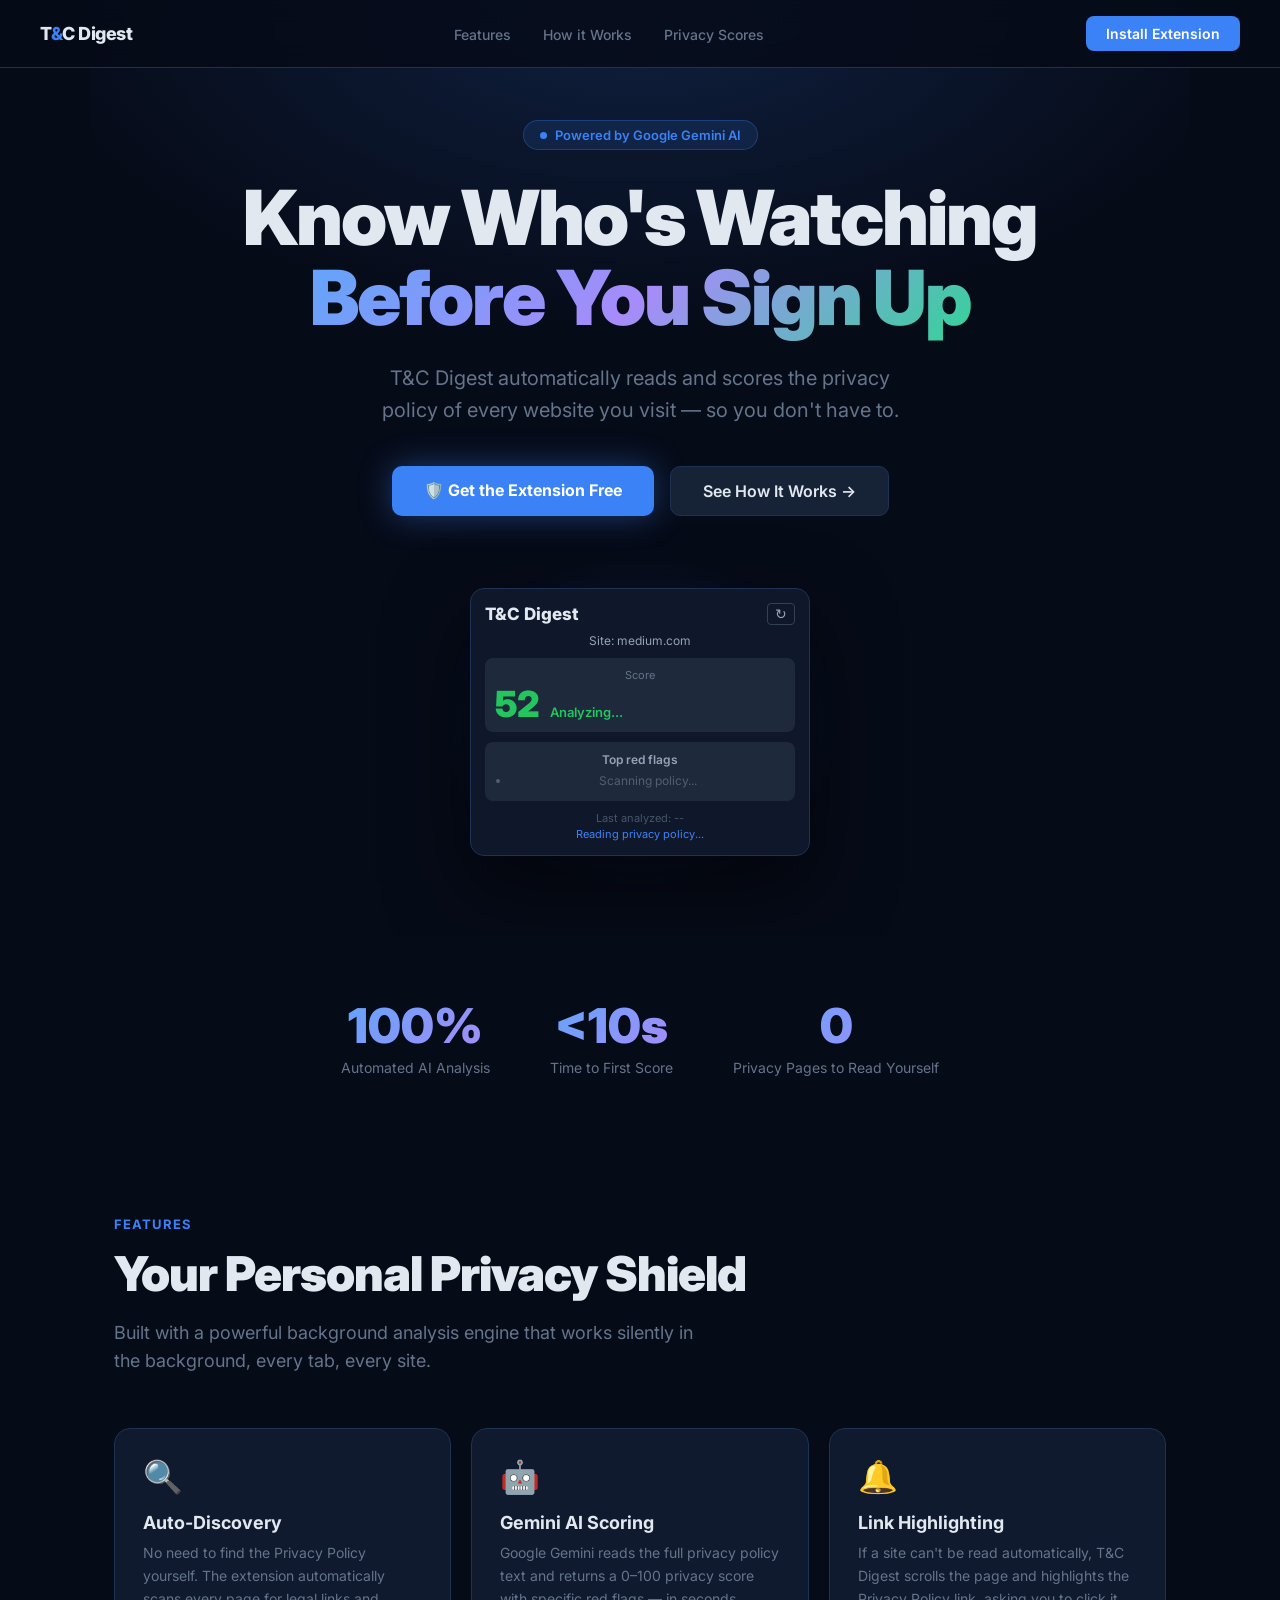
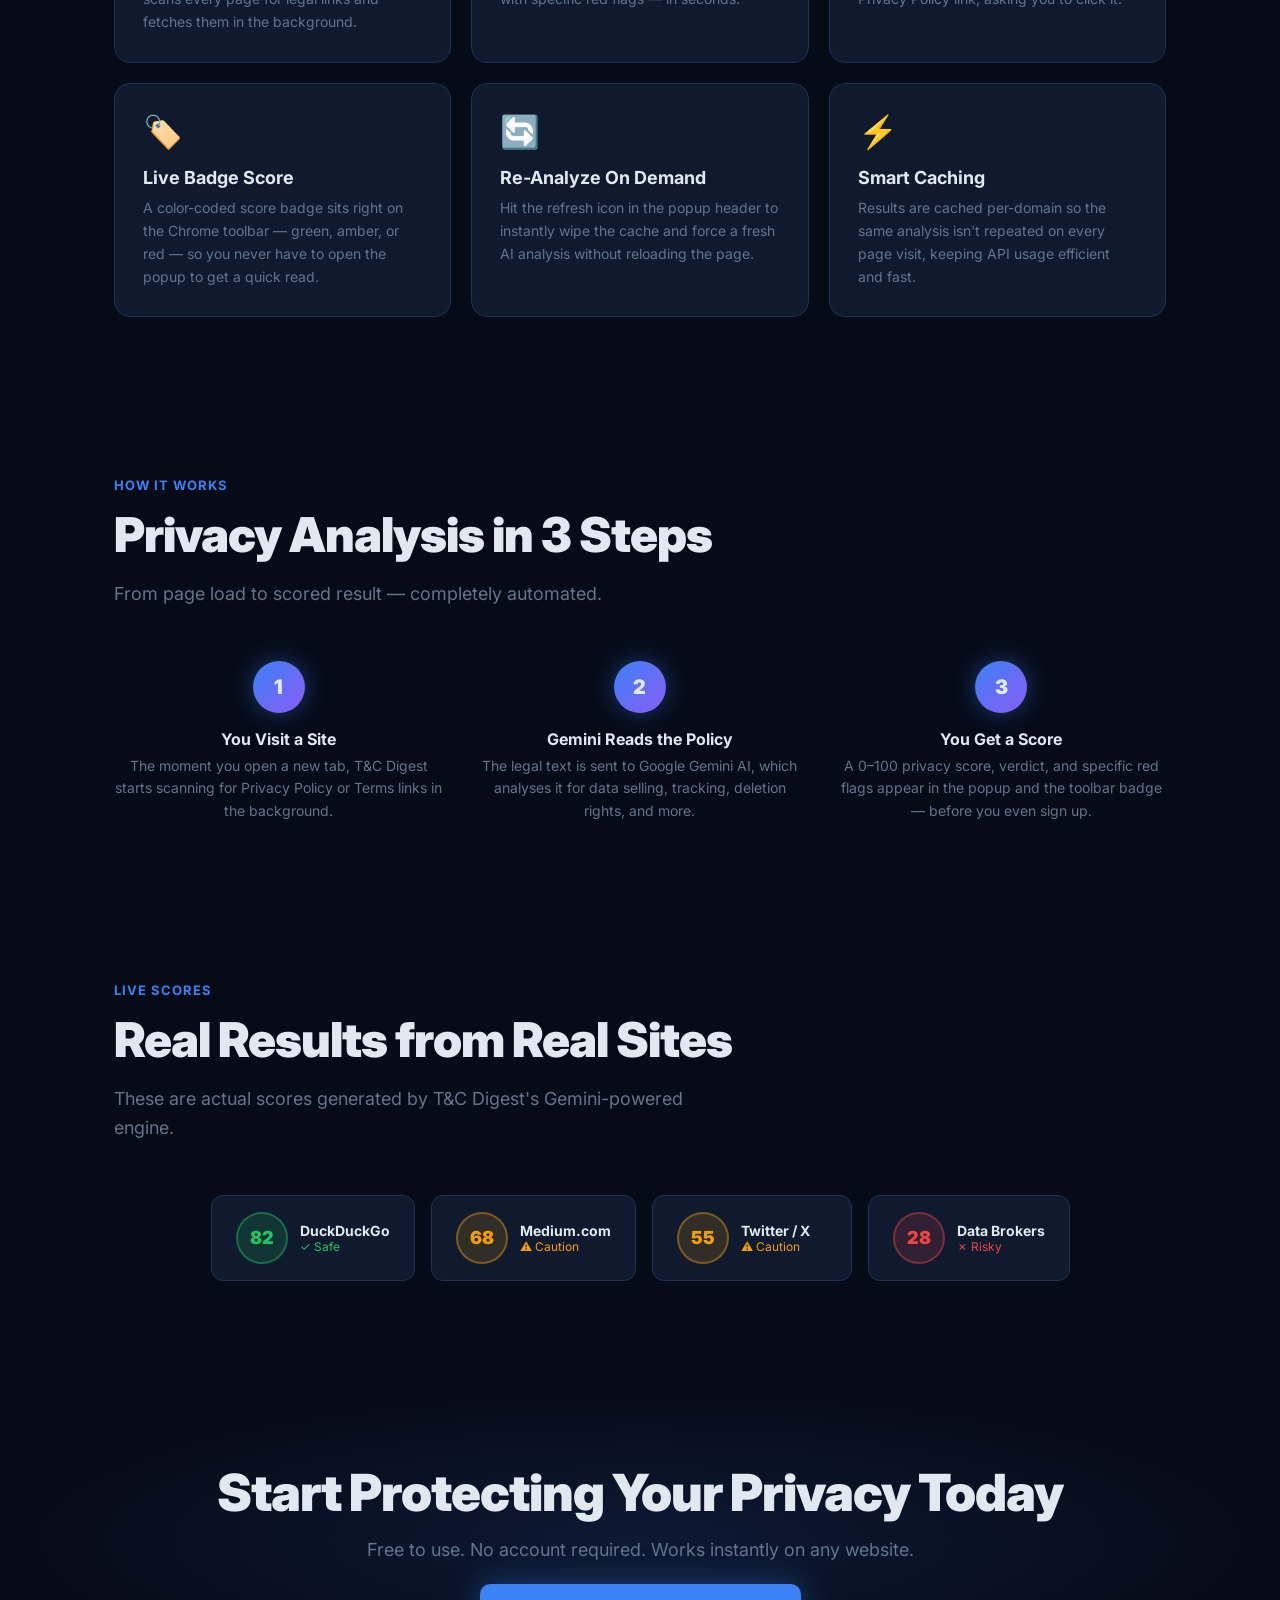
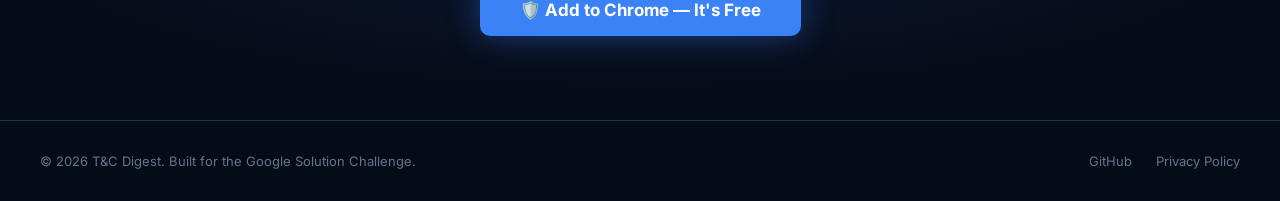
==== landing/index.html @ 18cbed69 "feat: T&C Digest v1.0" ====
<!DOCTYPE html>
<html lang="en">
<head>
  <meta charset="UTF-8" />
  <meta name="viewport" content="width=device-width, initial-scale=1.0" />
  <title>T&C Digest — AI Privacy Analyzer for Chrome</title>
  <meta name="description" content="T&C Digest automatically reads and scores the privacy policies of every website you visit, powered by Google Gemini AI. Protect your data before you sign up." />
  <link rel="preconnect" href="https://fonts.googleapis.com" />
  <link rel="preconnect" href="https://fonts.gstatic.com" crossorigin />
  <link href="https://fonts.googleapis.com/css2?family=Inter:wght@400;500;600;700;800;900&display=swap" rel="stylesheet" />
  <style>
    *, *::before, *::after { box-sizing: border-box; margin: 0; padding: 0; }

    :root {
      --bg: #060b18;
      --surface: #0f1a2e;
      --surface2: #162236;
      --border: #1e3254;
      --text: #e2e8f0;
      --muted: #64748b;
      --blue: #3b82f6;
      --blue-glow: rgba(59,130,246,0.25);
      --green: #22c55e;
      --amber: #f59e0b;
      --red: #ef4444;
    }

    html { scroll-behavior: smooth; }

    body {
      font-family: 'Inter', sans-serif;
      background: var(--bg);
      color: var(--text);
      overflow-x: hidden;
    }

    /* ── NAV ── */
    nav {
      position: fixed; top: 0; left: 0; right: 0; z-index: 100;
      display: flex; align-items: center; justify-content: space-between;
      padding: 16px 40px;
      background: rgba(6,11,24,0.85);
      backdrop-filter: blur(12px);
      border-bottom: 1px solid var(--border);
    }
    .nav-logo { font-size: 18px; font-weight: 800; letter-spacing: -0.5px; }
    .nav-logo span { color: var(--blue); }
    .nav-links { display: flex; gap: 32px; list-style: none; }
    .nav-links a { color: var(--muted); text-decoration: none; font-size: 14px; font-weight: 500; transition: color .2s; }
    .nav-links a:hover { color: var(--text); }
    .nav-cta {
      background: var(--blue); color: #fff; padding: 9px 20px;
      border-radius: 8px; text-decoration: none; font-size: 14px; font-weight: 600;
      transition: opacity .2s, transform .2s;
    }
    .nav-cta:hover { opacity: 0.9; transform: translateY(-1px); }

    /* ── HERO ── */
    .hero {
      min-height: 100vh;
      display: flex; flex-direction: column; align-items: center; justify-content: center;
      text-align: center;
      padding: 120px 24px 80px;
      position: relative; overflow: hidden;
    }
    .hero::before {
      content: '';
      position: absolute; inset: 0;
      background: radial-gradient(ellipse 80% 50% at 50% 0%, rgba(59,130,246,0.18) 0%, transparent 70%);
      pointer-events: none;
    }
    .hero-badge {
      display: inline-flex; align-items: center; gap: 8px;
      background: rgba(59,130,246,0.12); border: 1px solid rgba(59,130,246,0.3);
      color: var(--blue); padding: 6px 16px; border-radius: 99px;
      font-size: 13px; font-weight: 600; margin-bottom: 28px;
      animation: fadeUp 0.6s ease both;
    }
    .dot { width: 7px; height: 7px; border-radius: 50%; background: var(--blue); animation: pulse 2s infinite; }
    @keyframes pulse { 0%,100%{opacity:1} 50%{opacity:0.3} }

    h1 {
      font-size: clamp(40px, 6vw, 76px);
      font-weight: 900; line-height: 1.05; letter-spacing: -2px;
      max-width: 820px;
      animation: fadeUp 0.6s 0.1s ease both;
    }
    h1 .gradient {
      background: linear-gradient(135deg, #60a5fa 0%, #a78bfa 50%, #34d399 100%);
      -webkit-background-clip: text; -webkit-text-fill-color: transparent; background-clip: text;
    }
    .hero-sub {
      margin-top: 24px; font-size: 20px; color: var(--muted); max-width: 560px; line-height: 1.6;
      animation: fadeUp 0.6s 0.2s ease both;
    }
    .hero-actions {
      margin-top: 40px; display: flex; gap: 16px; flex-wrap: wrap; justify-content: center;
      animation: fadeUp 0.6s 0.3s ease both;
    }
    .btn-primary {
      background: var(--blue); color: #fff;
      padding: 14px 32px; border-radius: 10px; text-decoration: none;
      font-size: 16px; font-weight: 700; transition: all .2s;
      box-shadow: 0 0 32px rgba(59,130,246,0.4);
    }
    .btn-primary:hover { transform: translateY(-2px); box-shadow: 0 0 48px rgba(59,130,246,0.6); }
    .btn-secondary {
      background: var(--surface2); color: var(--text);
      padding: 14px 32px; border-radius: 10px; text-decoration: none;
      font-size: 16px; font-weight: 600; border: 1px solid var(--border);
      transition: all .2s;
    }
    .btn-secondary:hover { border-color: var(--blue); }

    @keyframes fadeUp { from { opacity:0; transform:translateY(24px); } to { opacity:1; transform:none; } }

    /* ── POPUP MOCKUP ── */
    .mockup-wrap {
      margin-top: 72px; position: relative;
      animation: fadeUp 0.8s 0.4s ease both;
    }
    .mockup-glow {
      position: absolute; inset: -40px;
      background: radial-gradient(ellipse at 50% 50%, rgba(59,130,246,0.2), transparent 70%);
      pointer-events: none;
    }
    .popup-mock {
      width: 340px; background: #0f172a;
      border-radius: 14px; border: 1px solid #1e3254;
      box-shadow: 0 32px 80px rgba(0,0,0,0.6);
      padding: 14px; font-family: 'Inter', sans-serif;
      position: relative; z-index: 1;
    }
    .pm-header { display: flex; justify-content: space-between; align-items: center; margin-bottom: 8px; }
    .pm-title { font-size: 17px; font-weight: 800; }
    .pm-refresh { background: transparent; border: 1px solid #334155; color: #94a3b8; border-radius: 4px; padding: 2px 7px; font-size: 14px; cursor: pointer; }
    .pm-site { font-size: 12px; color: #94a3b8; margin-bottom: 10px; }
    .pm-card { background: #1e293b; border-radius: 8px; padding: 10px; margin-bottom: 10px; }
    .pm-label { font-size: 11px; color: #64748b; margin-bottom: 4px; }
    .pm-score-row { display: flex; align-items: baseline; gap: 10px; }
    .pm-score { font-size: 36px; font-weight: 900; color: var(--green); line-height: 1; }
    .pm-verdict { font-size: 13px; font-weight: 600; color: var(--green); }
    .pm-flags-title { font-size: 12px; color: #94a3b8; font-weight: 600; margin-bottom: 6px; }
    .pm-flags { list-style: disc; padding-left: 16px; }
    .pm-flags li { font-size: 12px; color: #cbd5e1; margin-bottom: 3px; }
    .pm-meta { font-size: 11px; color: #475569; margin-top: 8px; }
    .pm-status { font-size: 11px; color: var(--green); margin-top: 2px; }

    /* ── STATS ── */
    .stats { display: flex; justify-content: center; gap: 60px; padding: 60px 24px; flex-wrap: wrap; }
    .stat { text-align: center; }
    .stat-num { font-size: 48px; font-weight: 900; background: linear-gradient(135deg,#60a5fa,#a78bfa); -webkit-background-clip:text; -webkit-text-fill-color:transparent; background-clip:text; }
    .stat-label { font-size: 14px; color: var(--muted); margin-top: 4px; }

    /* ── SECTION ── */
    section { padding: 80px 24px; max-width: 1100px; margin: 0 auto; }
    .section-tag { font-size: 13px; font-weight: 700; color: var(--blue); text-transform: uppercase; letter-spacing: 1px; margin-bottom: 12px; }
    .section-title { font-size: clamp(28px, 4vw, 48px); font-weight: 900; letter-spacing: -1px; margin-bottom: 16px; }
    .section-sub { font-size: 18px; color: var(--muted); max-width: 600px; line-height: 1.6; }

    /* ── FEATURES ── */
    .features-grid { display: grid; grid-template-columns: repeat(auto-fit, minmax(300px, 1fr)); gap: 20px; margin-top: 52px; }
    .feature-card {
      background: var(--surface); border: 1px solid var(--border);
      border-radius: 16px; padding: 28px;
      transition: border-color .25s, transform .25s, box-shadow .25s;
    }
    .feature-card:hover { border-color: var(--blue); transform: translateY(-4px); box-shadow: 0 16px 40px rgba(59,130,246,0.12); }
    .feature-icon { font-size: 32px; margin-bottom: 16px; }
    .feature-title { font-size: 18px; font-weight: 700; margin-bottom: 8px; }
    .feature-desc { font-size: 14px; color: var(--muted); line-height: 1.65; }

    /* ── HOW IT WORKS ── */
    .steps { display: grid; grid-template-columns: repeat(auto-fit, minmax(220px, 1fr)); gap: 32px; margin-top: 52px; }
    .step { text-align: center; }
    .step-num {
      width: 52px; height: 52px; border-radius: 50%;
      background: linear-gradient(135deg, var(--blue), #8b5cf6);
      font-size: 20px; font-weight: 900;
      display: flex; align-items: center; justify-content: center;
      margin: 0 auto 16px;
      box-shadow: 0 0 24px rgba(59,130,246,0.4);
    }
    .step-title { font-size: 16px; font-weight: 700; margin-bottom: 6px; }
    .step-desc { font-size: 14px; color: var(--muted); line-height: 1.6; }

    /* ── SCORE DEMO ── */
    .score-demo { margin-top: 52px; display: flex; gap: 16px; flex-wrap: wrap; justify-content: center; }
    .score-pill {
      display: flex; align-items: center; gap: 12px;
      background: var(--surface); border: 1px solid var(--border);
      border-radius: 12px; padding: 16px 24px; min-width: 200px;
    }
    .score-circle {
      width: 52px; height: 52px; border-radius: 50%;
      display: flex; align-items: center; justify-content: center;
      font-size: 18px; font-weight: 900; flex-shrink: 0;
    }
    .score-circle.green { background: rgba(34,197,94,0.15); color: var(--green); border: 2px solid rgba(34,197,94,0.4); }
    .score-circle.amber { background: rgba(245,158,11,0.15); color: var(--amber); border: 2px solid rgba(245,158,11,0.4); }
    .score-circle.red   { background: rgba(239,68,68,0.15);  color: var(--red);   border: 2px solid rgba(239,68,68,0.4); }
    .score-info .site-name { font-size: 14px; font-weight: 700; }
    .score-info .verdict  { font-size: 12px; color: var(--muted); }

    /* ── CTA ── */
    .cta-section {
      text-align: center; padding: 100px 24px;
      background: radial-gradient(ellipse 70% 60% at 50% 50%, rgba(59,130,246,0.12), transparent 70%);
    }
    .cta-section h2 { font-size: clamp(28px,4vw,52px); font-weight: 900; letter-spacing:-1px; margin-bottom: 16px; }
    .cta-section p { font-size: 18px; color: var(--muted); margin-bottom: 40px; }

    /* ── FOOTER ── */
    footer {
      border-top: 1px solid var(--border); padding: 32px 40px;
      display: flex; justify-content: space-between; align-items: center;
      color: var(--muted); font-size: 13px; flex-wrap: wrap; gap: 12px;
    }
    footer a { color: var(--muted); text-decoration: none; }
    footer a:hover { color: var(--text); }

    /* ── SCROLL REVEAL ── */
    .reveal { opacity: 0; transform: translateY(30px); transition: opacity 0.7s ease, transform 0.7s ease; }
    .reveal.visible { opacity: 1; transform: none; }

    @media (max-width: 640px) {
      nav { padding: 14px 20px; }
      .nav-links { display: none; }
      footer { flex-direction: column; text-align: center; }
    }
  </style>
</head>
<body>

<!-- NAV -->
<nav>
  <div class="nav-logo">T<span>&</span>C Digest</div>
  <ul class="nav-links">
    <li><a href="#features">Features</a></li>
    <li><a href="#how">How it Works</a></li>
    <li><a href="#scores">Privacy Scores</a></li>
  </ul>
  <a href="#install" class="nav-cta">Install Extension</a>
</nav>

<!-- HERO -->
<section class="hero">
  <div class="hero-badge">
    <span class="dot"></span>
    Powered by Google Gemini AI
  </div>
  <h1>Know Who's Watching<br /><span class="gradient">Before You Sign Up</span></h1>
  <p class="hero-sub">T&C Digest automatically reads and scores the privacy policy of every website you visit — so you don't have to.</p>
  <div class="hero-actions">
    <a href="#install" class="btn-primary" id="install">🛡️ Get the Extension Free</a>
    <a href="#how" class="btn-secondary">See How It Works →</a>
  </div>

  <!-- Popup Mockup -->
  <div class="mockup-wrap">
    <div class="mockup-glow"></div>
    <div class="popup-mock">
      <div class="pm-header">
        <span class="pm-title">T&amp;C Digest</span>
        <button class="pm-refresh">↻</button>
      </div>
      <p class="pm-site">Site: medium.com</p>
      <div class="pm-card">
        <p class="pm-label">Score</p>
        <div class="pm-score-row">
          <span class="pm-score" id="demo-score">0</span>
          <span class="pm-verdict" id="demo-verdict">Analyzing...</span>
        </div>
      </div>
      <div class="pm-card">
        <p class="pm-flags-title">Top red flags</p>
        <ul class="pm-flags" id="demo-flags">
          <li style="opacity:0.3">Scanning policy...</li>
        </ul>
      </div>
      <p class="pm-meta" id="demo-meta">Last analyzed: --</p>
      <p class="pm-status" id="demo-status">Searching for privacy links...</p>
    </div>
  </div>
</section>

<!-- STATS -->
<div class="stats reveal">
  <div class="stat"><div class="stat-num">100%</div><div class="stat-label">Automated AI Analysis</div></div>
  <div class="stat"><div class="stat-num">&lt;10s</div><div class="stat-label">Time to First Score</div></div>
  <div class="stat"><div class="stat-num">0</div><div class="stat-label">Privacy Pages to Read Yourself</div></div>
</div>

<!-- FEATURES -->
<section id="features">
  <div class="reveal">
    <p class="section-tag">Features</p>
    <h2 class="section-title">Your Personal Privacy Shield</h2>
    <p class="section-sub">Built with a powerful background analysis engine that works silently in the background, every tab, every site.</p>
  </div>
  <div class="features-grid">
    <div class="feature-card reveal">
      <div class="feature-icon">🔍</div>
      <h3 class="feature-title">Auto-Discovery</h3>
      <p class="feature-desc">No need to find the Privacy Policy yourself. The extension automatically scans every page for legal links and fetches them in the background.</p>
    </div>
    <div class="feature-card reveal">
      <div class="feature-icon">🤖</div>
      <h3 class="feature-title">Gemini AI Scoring</h3>
      <p class="feature-desc">Google Gemini reads the full privacy policy text and returns a 0–100 privacy score with specific red flags — in seconds.</p>
    </div>
    <div class="feature-card reveal">
      <div class="feature-icon">🔔</div>
      <h3 class="feature-title">Link Highlighting</h3>
      <p class="feature-desc">If a site can't be read automatically, T&C Digest scrolls the page and highlights the Privacy Policy link, asking you to click it.</p>
    </div>
    <div class="feature-card reveal">
      <div class="feature-icon">🏷️</div>
      <h3 class="feature-title">Live Badge Score</h3>
      <p class="feature-desc">A color-coded score badge sits right on the Chrome toolbar — green, amber, or red — so you never have to open the popup to get a quick read.</p>
    </div>
    <div class="feature-card reveal">
      <div class="feature-icon">🔄</div>
      <h3 class="feature-title">Re-Analyze On Demand</h3>
      <p class="feature-desc">Hit the refresh icon in the popup header to instantly wipe the cache and force a fresh AI analysis without reloading the page.</p>
    </div>
    <div class="feature-card reveal">
      <div class="feature-icon">⚡</div>
      <h3 class="feature-title">Smart Caching</h3>
      <p class="feature-desc">Results are cached per-domain so the same analysis isn't repeated on every page visit, keeping API usage efficient and fast.</p>
    </div>
  </div>
</section>

<!-- HOW IT WORKS -->
<section id="how">
  <div class="reveal">
    <p class="section-tag">How It Works</p>
    <h2 class="section-title">Privacy Analysis in 3 Steps</h2>
    <p class="section-sub">From page load to scored result — completely automated.</p>
  </div>
  <div class="steps">
    <div class="step reveal">
      <div class="step-num">1</div>
      <h3 class="step-title">You Visit a Site</h3>
      <p class="step-desc">The moment you open a new tab, T&C Digest starts scanning for Privacy Policy or Terms links in the background.</p>
    </div>
    <div class="step reveal">
      <div class="step-num">2</div>
      <h3 class="step-title">Gemini Reads the Policy</h3>
      <p class="step-desc">The legal text is sent to Google Gemini AI, which analyses it for data selling, tracking, deletion rights, and more.</p>
    </div>
    <div class="step reveal">
      <div class="step-num">3</div>
      <h3 class="step-title">You Get a Score</h3>
      <p class="step-desc">A 0–100 privacy score, verdict, and specific red flags appear in the popup and the toolbar badge — before you even sign up.</p>
    </div>
  </div>
</section>

<!-- SCORE EXAMPLES -->
<section id="scores">
  <div class="reveal">
    <p class="section-tag">Live Scores</p>
    <h2 class="section-title">Real Results from Real Sites</h2>
    <p class="section-sub">These are actual scores generated by T&C Digest's Gemini-powered engine.</p>
  </div>
  <div class="score-demo reveal">
    <div class="score-pill">
      <div class="score-circle green">82</div>
      <div class="score-info">
        <div class="site-name">DuckDuckGo</div>
        <div class="verdict" style="color: #22c55e;">✓ Safe</div>
      </div>
    </div>
    <div class="score-pill">
      <div class="score-circle amber">68</div>
      <div class="score-info">
        <div class="site-name">Medium.com</div>
        <div class="verdict" style="color: #f59e0b;">⚠ Caution</div>
      </div>
    </div>
    <div class="score-pill">
      <div class="score-circle amber">55</div>
      <div class="score-info">
        <div class="site-name">Twitter / X</div>
        <div class="verdict" style="color: #f59e0b;">⚠ Caution</div>
      </div>
    </div>
    <div class="score-pill">
      <div class="score-circle red">28</div>
      <div class="score-info">
        <div class="site-name">Data Brokers</div>
        <div class="verdict" style="color: #ef4444;">✗ Risky</div>
      </div>
    </div>
  </div>
</section>

<!-- CTA -->
<div class="cta-section reveal">
  <h2>Start Protecting Your Privacy Today</h2>
  <p>Free to use. No account required. Works instantly on any website.</p>
  <a href="#install" class="btn-primary" style="font-size:17px; padding:16px 40px;">🛡️ Add to Chrome — It's Free</a>
</div>

<!-- FOOTER -->
<footer>
  <span>© 2026 T&C Digest. Built for the Google Solution Challenge.</span>
  <div style="display:flex;gap:24px;">
    <a href="#">GitHub</a>
    <a href="#">Privacy Policy</a>
  </div>
</footer>

<script>
  // ── Scroll reveal ──
  const observer = new IntersectionObserver((entries) => {
    entries.forEach(e => { if (e.isIntersecting) { e.target.classList.add('visible'); } });
  }, { threshold: 0.12 });
  document.querySelectorAll('.reveal').forEach(el => observer.observe(el));

  // ── Popup demo animation ──
  const targetScore = 72;
  const flags = ["Third-party analytics enabled", "Data retained for 12 months", "Cookie tracking across sites"];
  let current = 0;
  const scoreEl = document.getElementById('demo-score');
  const verdictEl = document.getElementById('demo-verdict');
  const flagsEl = document.getElementById('demo-flags');
  const metaEl = document.getElementById('demo-meta');
  const statusEl = document.getElementById('demo-status');

  setTimeout(() => {
    statusEl.textContent = 'Reading privacy policy...';
    statusEl.style.color = '#3b82f6';

    const counter = setInterval(() => {
      current = Math.min(current + 2, targetScore);
      scoreEl.textContent = current;
      if (current >= targetScore) {
        clearInterval(counter);

        scoreEl.style.color = '#f59e0b';
        verdictEl.textContent = 'Caution';
        verdictEl.style.color = '#f59e0b';

        flagsEl.innerHTML = '';
        flags.forEach((f, i) => {
          setTimeout(() => {
            const li = document.createElement('li');
            li.textContent = f;
            li.style.animation = 'fadeUp 0.4s ease both';
            flagsEl.appendChild(li);
          }, i * 200);
        });

        metaEl.textContent = 'Last analyzed: Just now';
        statusEl.textContent = 'Analysis complete.';
        statusEl.style.color = '#22c55e';
      }
    }, 30);
  }, 1800);
</script>
</body>
</html>
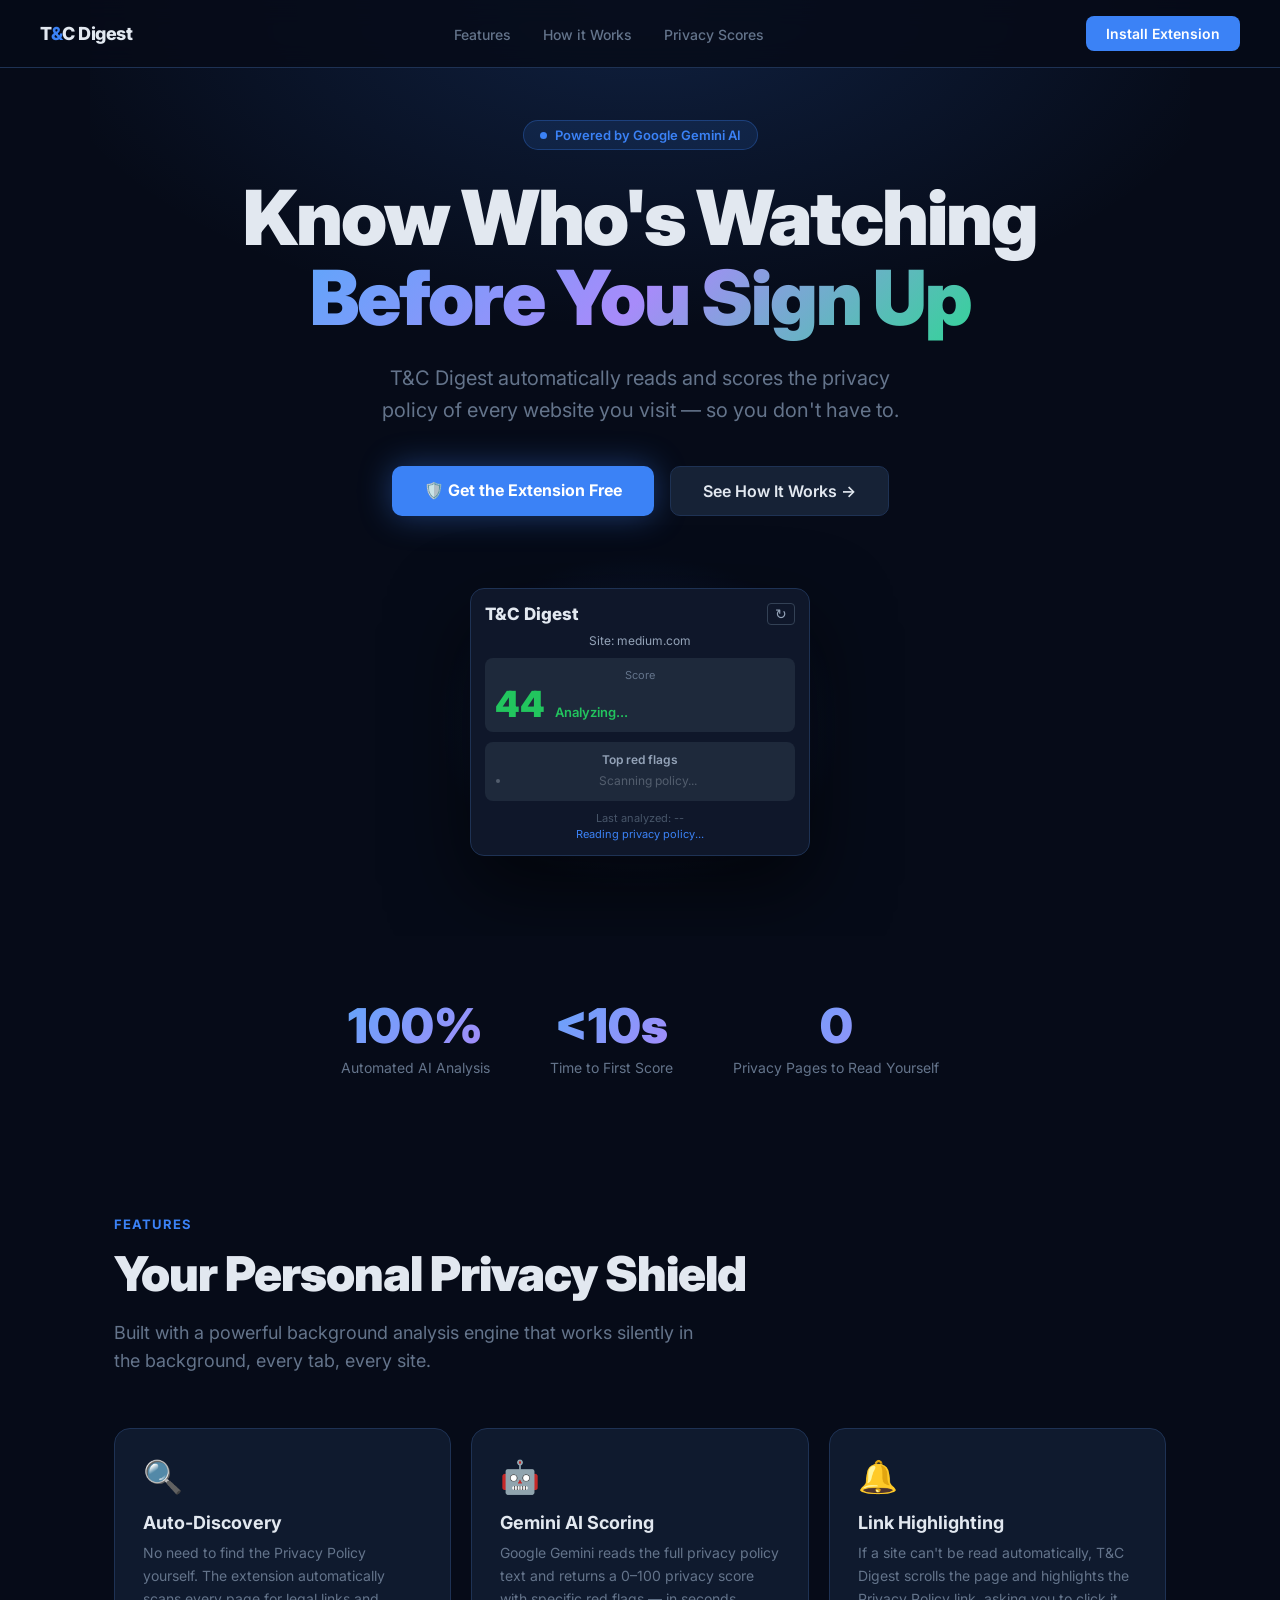
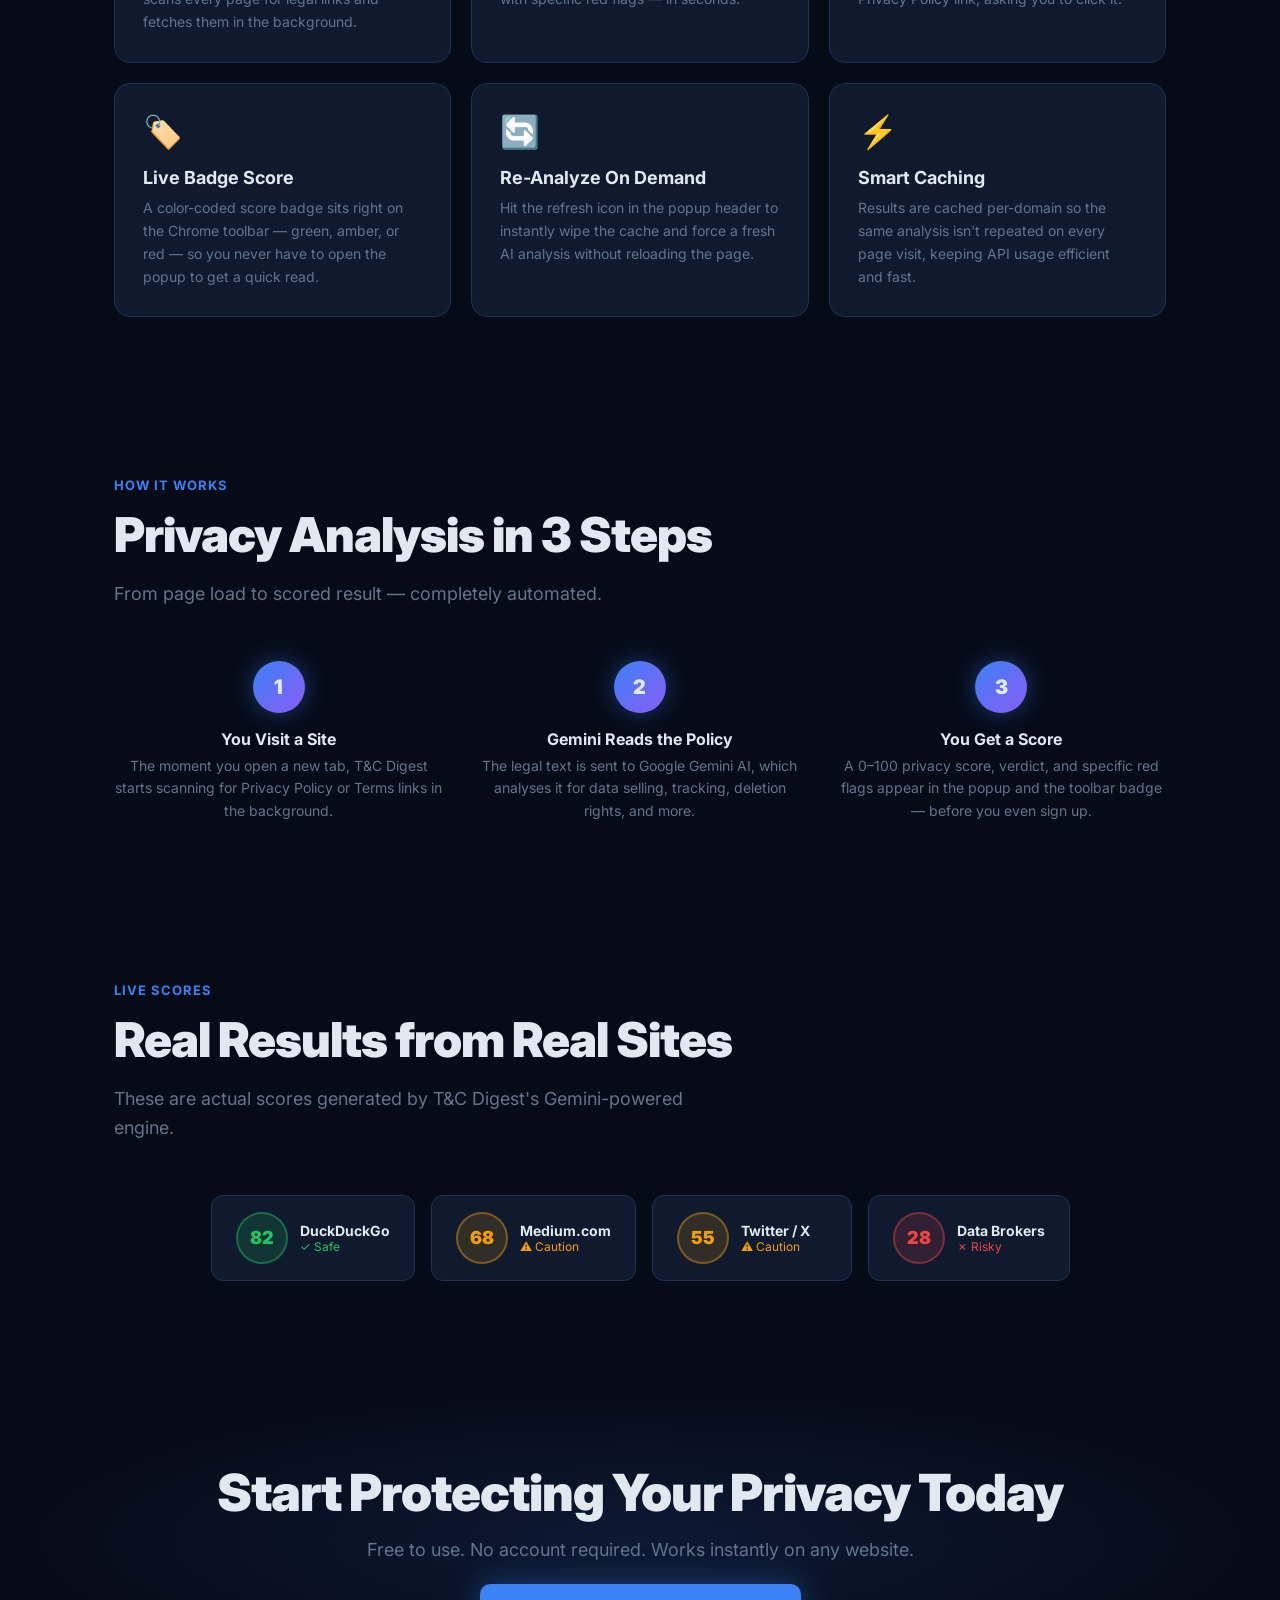
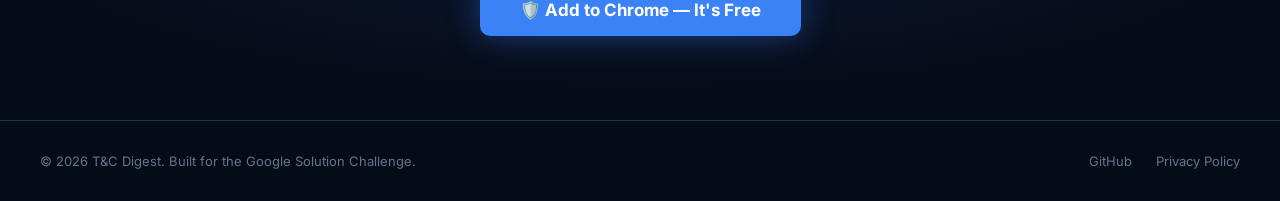
==== commit 282bbac7: "chore: connect to live production backend" ====
--- a/landing/index.html
+++ b/landing/index.html
@@ -252,7 +252,7 @@
   <h1>Know Who's Watching<br /><span class="gradient">Before You Sign Up</span></h1>
   <p class="hero-sub">T&C Digest automatically reads and scores the privacy policy of every website you visit — so you don't have to.</p>
   <div class="hero-actions">
-    <a href="#install" class="btn-primary" id="install">🛡️ Get the Extension Free</a>
+    <a href="https://github.com/lokeshkshatriya/tc-digest" class="btn-primary" id="install">🛡️ Get the Extension Free</a>
     <a href="#how" class="btn-secondary">See How It Works →</a>
   </div>
 
@@ -401,7 +401,7 @@
 <div class="cta-section reveal">
   <h2>Start Protecting Your Privacy Today</h2>
   <p>Free to use. No account required. Works instantly on any website.</p>
-  <a href="#install" class="btn-primary" style="font-size:17px; padding:16px 40px;">🛡️ Add to Chrome — It's Free</a>
+  <a href="https://github.com/lokeshkshatriya/tc-digest" class="btn-primary" style="font-size:17px; padding:16px 40px;">🛡️ Add to Chrome — It's Free</a>
 </div>
 
 <!-- FOOTER -->
